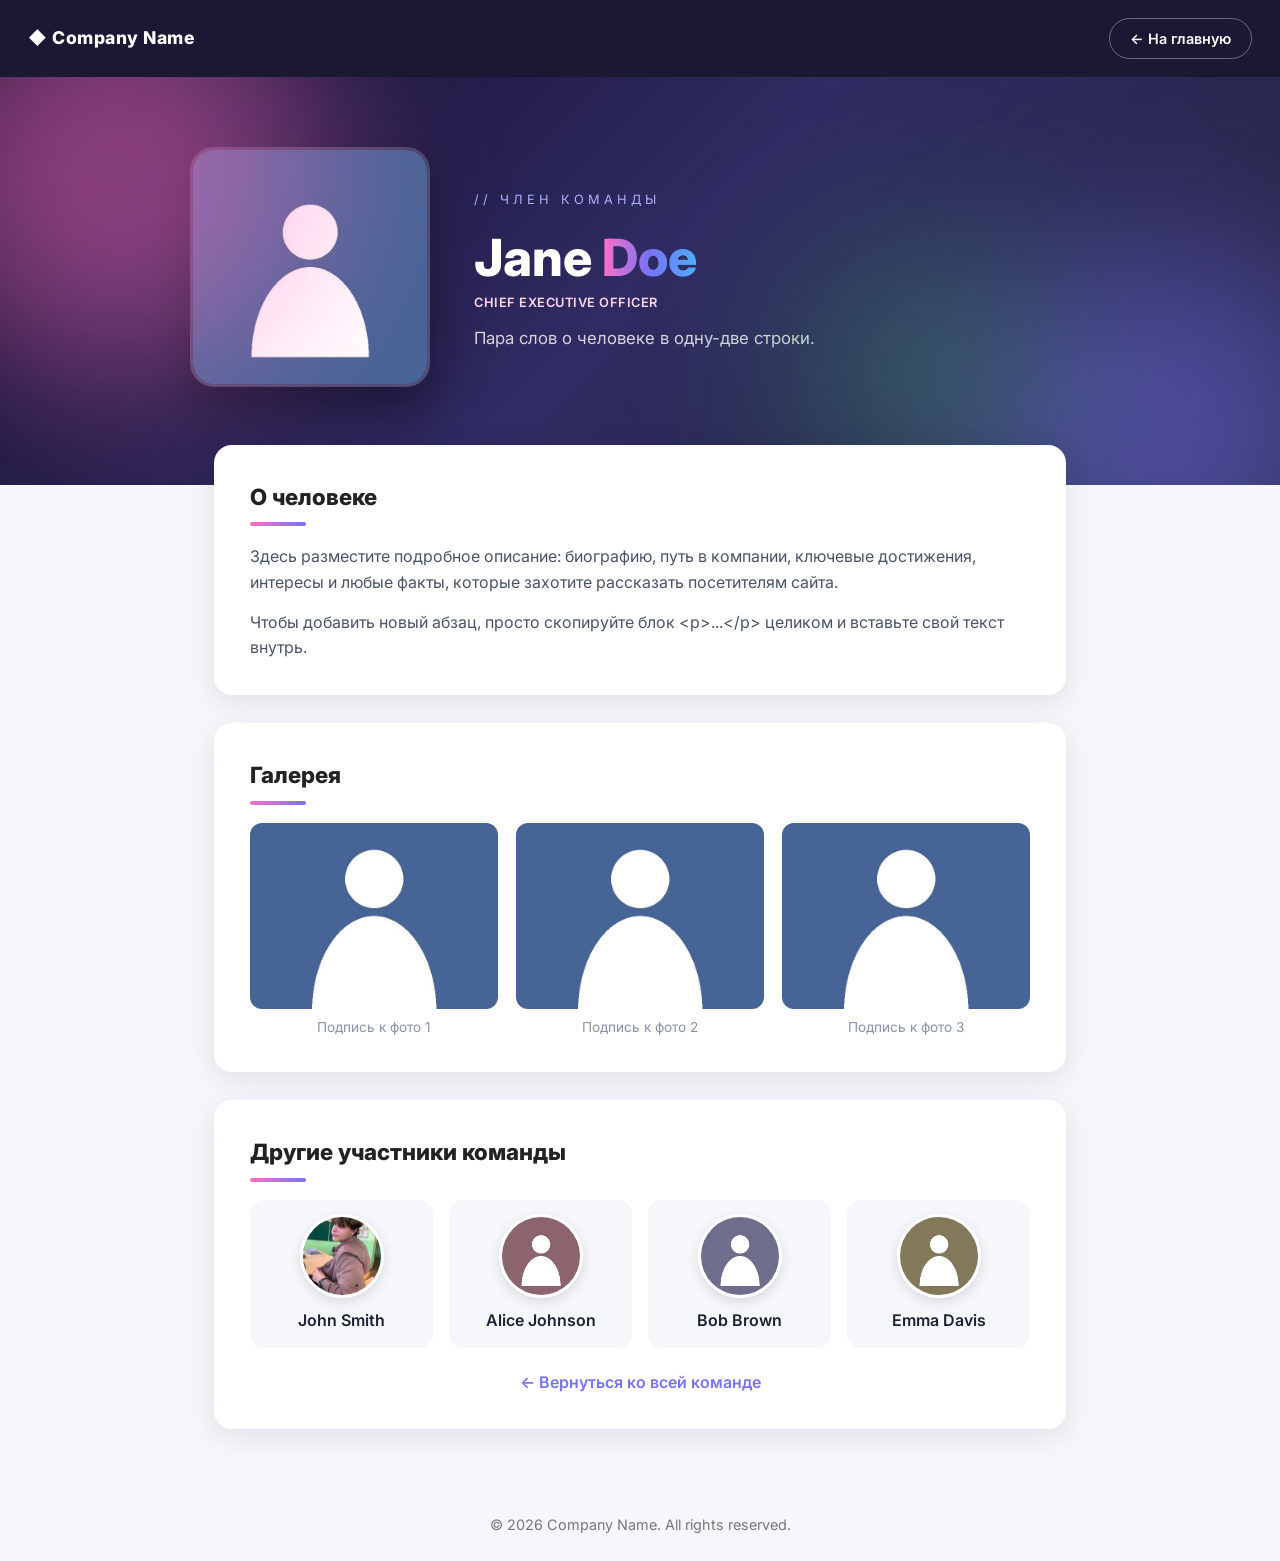
==== team/person-1.html @ 1f5553d0 "Add files via upload" ====
<!DOCTYPE html>
<html lang="ru">
<head>
  <meta charset="UTF-8" />
  <meta name="viewport" content="width=device-width, initial-scale=1.0" />

  <!-- EDIT: Page title shown in the browser tab -->
  <title>Jane Doe — Наша команда</title>
  <!-- /EDIT -->

  <link rel="preconnect" href="https://fonts.googleapis.com" />
  <link rel="preconnect" href="https://fonts.gstatic.com" crossorigin />
  <link href="https://fonts.googleapis.com/css2?family=Inter:wght@400;600;800&display=swap" rel="stylesheet" />

  <link rel="stylesheet" href="../css/style.css" />
</head>
<body class="subpage">

  <!-- Top bar: back to main page -->
  <nav class="sub-nav">
    <span class="logo">◆ <!-- EDIT: Logo -->Company Name<!-- /EDIT --></span>
    <a class="hero-btn hero-btn-ghost" href="../index.html">← На главную</a>
  </nav>

  <!-- ============================================================
       PERSON HEADER
       ▼▼▼ EDIT HERE: main photo, name, role, short tagline ▼▼▼
       ============================================================ -->
  <header class="person-hero">
    <div class="person-hero-inner">
      <div class="person-hero-photo">
        <!-- EDIT: Main (big) photo of the person -->
        <img src="../images/photo-1.jpg" alt="Photo of Jane Doe" />
        <!-- /EDIT -->
      </div>
      <div class="person-hero-info">
        <!-- EDIT: Small label above the name -->
        <p class="hero-kicker">// ЧЛЕН КОМАНДЫ</p>
        <!-- /EDIT -->
        <!-- EDIT: Name (word inside <em> gets the gradient accent) -->
        <h1 class="person-name">Jane <em>Doe</em></h1>
        <!-- /EDIT -->
        <!-- EDIT: Job title -->
        <p class="role">Chief Executive Officer</p>
        <!-- /EDIT -->
        <!-- EDIT: Short tagline under the name -->
        <p class="person-tagline">Пара слов о человеке в одну-две строки.</p>
        <!-- /EDIT -->
      </div>
    </div>
    <div class="blob blob-1"></div>
    <div class="blob blob-2"></div>
    <div class="blob blob-3"></div>
  </header>
  <!-- ▲▲▲ END OF EDITABLE AREA — HEADER ▲▲▲ -->

  <main class="person-main">

    <!-- ============================================================
         FULL DESCRIPTION
         ▼▼▼ EDIT HERE: detailed text about the person ▼▼▼
         ============================================================ -->
    <section class="bio-block">
      <h2 class="section-title">О&nbsp;человеке</h2>
      <!-- EDIT: Long description. Add as many <p> paragraphs as you need. -->
      <p>
        Здесь разместите подробное описание: биографию, путь в компании,
        ключевые достижения, интересы и любые факты, которые захотите
        рассказать посетителям сайта.
      </p>
      <p>
        Чтобы добавить новый абзац, просто скопируйте блок
        &lt;p&gt;...&lt;/p&gt; целиком и вставьте свой текст внутрь.
      </p>
      <!-- /EDIT -->
    </section>
    <!-- ▲▲▲ END OF EDITABLE AREA — DESCRIPTION ▲▲▲ -->

    <!-- ============================================================
         EXTRA PHOTOS (3 slots)
         ▼▼▼ EDIT HERE: replace with your own photos ▼▼▼
         ============================================================ -->
    <section class="gallery-block">
      <h2 class="section-title">Галерея</h2>
      <div class="gallery-grid">

        <!-- EDIT: Extra photo #1 -->
        <figure class="gallery-item">
          <img src="../images/photo-1.jpg" alt="Extra photo 1" />
          <figcaption>Подпись к фото 1</figcaption>
        </figure>
        <!-- /EDIT -->

        <!-- EDIT: Extra photo #2 -->
        <figure class="gallery-item">
          <img src="../images/photo-1.jpg" alt="Extra photo 2" />
          <figcaption>Подпись к фото 2</figcaption>
        </figure>
        <!-- /EDIT -->

        <!-- EDIT: Extra photo #3 -->
        <figure class="gallery-item">
          <img src="../images/photo-1.jpg" alt="Extra photo 3" />
          <figcaption>Подпись к фото 3</figcaption>
        </figure>
        <!-- /EDIT -->

      </div>
    </section>
    <!-- ▲▲▲ END OF EDITABLE AREA — GALLERY ▲▲▲ -->

    <!-- ============================================================
         LINKS TO OTHER TEAM MEMBERS (clickable mini-cards)
         ▼▼▼ EDIT HERE: names/photos on the mini-cards ▼▼▼
         ============================================================ -->
    <section class="other-team">
      <h2 class="section-title">Другие участники команды</h2>
      <div class="mini-grid">

        <a class="mini-card" href="person-2.html">
          <img src="../images/matvei.jpg" alt="" />
          <!-- EDIT: name on mini-card 2 -->
          <span>John Smith</span>
          <!-- /EDIT -->
        </a>

        <a class="mini-card" href="person-3.html">
          <img src="../images/photo-3.jpg" alt="" />
          <!-- EDIT: name on mini-card 3 -->
          <span>Alice Johnson</span>
          <!-- /EDIT -->
        </a>

        <a class="mini-card" href="person-4.html">
          <img src="../images/photo-4.jpg" alt="" />
          <!-- EDIT: name on mini-card 4 -->
          <span>Bob Brown</span>
          <!-- /EDIT -->
        </a>

        <a class="mini-card" href="person-5.html">
          <img src="../images/photo-5.jpg" alt="" />
          <!-- EDIT: name on mini-card 5 -->
          <span>Emma Davis</span>
          <!-- /EDIT -->
        </a>

      </div>
      <p class="back-line"><a href="../index.html">← Вернуться ко всей команде</a></p>
    </section>
    <!-- ▲▲▲ END OF EDITABLE AREA — OTHER TEAM ▲▲▲ -->

  </main>

  <footer class="site-footer">
    <p>&copy; 2026 <!-- EDIT: Company name -->Company Name<!-- /EDIT -->. All rights reserved.</p>
  </footer>

</body>
</html>
---- css/style.css ----
/* ===========================================
   Team page skeleton — styles
   You usually don't need to edit this file
   to add your photos and descriptions.
   =========================================== */

* { box-sizing: border-box; margin: 0; padding: 0; }

body {
  font-family: "Inter", "Segoe UI", Arial, sans-serif;
  background: #f4f6f8;
  color: #222;
  line-height: 1.6;
}

/* ===========================================
   HERO HEADER — новая креативная шапка
   (градиентный фон, светящиеся пятна, анимация)
   ▼▼▼ EDIT COLORS HERE ▼▼▼
   =========================================== */

.hero {
  position: relative;
  overflow: hidden;
  min-height: 78vh;
  display: flex;
  flex-direction: column;
  background: linear-gradient(135deg, #0f0c29 0%, #302b63 55%, #24243e 100%);
  color: #fff;
}

/* Навигация сверху: логотип + кнопка */
.hero-nav {
  position: relative;
  z-index: 3;
  display: flex;
  justify-content: space-between;
  align-items: center;
  padding: 24px clamp(20px, 5vw, 64px);
}

.logo {
  font-weight: 700;
  font-size: 1.1rem;
  letter-spacing: 1px;
}

/* Центральный блок */
.hero-inner {
  position: relative;
  z-index: 3;
  flex: 1;
  display: flex;
  flex-direction: column;
  justify-content: center;
  align-items: center;
  text-align: center;
  padding: 40px 20px 80px;
  max-width: 820px;
  margin: 0 auto;
}

/* Маленькая надпись над заголовком */
.hero-kicker {
  font-size: 0.8rem;
  letter-spacing: 4px;
  text-transform: uppercase;
  color: #a8b2ff;
  margin-bottom: 18px;
  animation: fadeUp 0.8s ease both;
}

/* Главный заголовок с градиентным словом */
.hero-title {
  font-size: clamp(2.6rem, 8vw, 5rem);
  line-height: 1.05;
  font-weight: 800;
  margin-bottom: 22px;
  animation: fadeUp 0.8s 0.15s ease both;
}

.hero-title em {
  font-style: normal;
  background: linear-gradient(90deg, #ff6ec4, #7873f5, #4ade80);
  -webkit-background-clip: text;
  background-clip: text;
  color: transparent;
}

/* Подзаголовок */
.hero-subtitle {
  font-size: clamp(1rem, 2.5vw, 1.2rem);
  color: rgba(255, 255, 255, 0.75);
  max-width: 560px;
  margin-bottom: 34px;
  animation: fadeUp 0.8s 0.3s ease both;
}

.hero-subtitle strong { color: #fff; }

/* Кнопки */
.hero-btn {
  display: inline-block;
  padding: 14px 34px;
  border-radius: 999px;
  background: linear-gradient(90deg, #ff6ec4, #7873f5);
  color: #fff;
  text-decoration: none;
  font-weight: 600;
  transition: transform 0.2s ease, box-shadow 0.2s ease;
  animation: fadeUp 0.8s 0.45s ease both;
}

.hero-btn:hover {
  transform: translateY(-3px);
  box-shadow: 0 10px 30px rgba(120, 115, 245, 0.45);
}

.hero-btn-ghost {
  padding: 8px 20px;
  background: transparent;
  border: 1px solid rgba(255, 255, 255, 0.35);
  animation: none;
  font-size: 0.9rem;
}

.hero-btn-ghost:hover {
  box-shadow: none;
  border-color: #fff;
}

/* Светящиеся размытые пятна на фоне */
.blob {
  position: absolute;
  border-radius: 50%;
  filter: blur(90px);
  opacity: 0.5;
  z-index: 1;
  animation: float 9s ease-in-out infinite alternate;
}

.blob-1 { width: 420px; height: 420px; background: #ff6ec4; top: -120px; left: -100px; }
.blob-2 { width: 380px; height: 380px; background: #7873f5; bottom: -140px; right: -80px; animation-delay: -3s; }
.blob-3 { width: 260px; height: 260px; background: #4ade80; top: 40%; right: 18%; opacity: 0.28; animation-delay: -6s; }

@keyframes float {
  from { transform: translate(0, 0) scale(1); }
  to   { transform: translate(40px, -30px) scale(1.15); }
}

@keyframes fadeUp {
  from { opacity: 0; transform: translateY(24px); }
  to   { opacity: 1; transform: translateY(0); }
}

/* Плавная прокрутка по кнопке "Смотреть команду" */
html { scroll-behavior: smooth; }

/* ▲▲▲ END OF HEADER STYLES ▲▲▲ */

/* Сетка карточек. Отрицательный отступ сверху "наезжает" на шапку —
   так карточки выглядят как единый дизайн с hero-блоком */
.team-grid {
  display: grid;
  grid-template-columns: repeat(auto-fit, minmax(280px, 1fr));
  gap: 24px;
  max-width: 1200px;
  margin: -60px auto 40px;
  padding: 0 24px;
  position: relative;
  z-index: 4;
}
@media (max-width: 640px) {
  .team-grid { margin-top: 32px; }
}

.person-card {
  background: #fff;
  border-radius: 12px;
  overflow: hidden;
  box-shadow: 0 2px 8px rgba(0, 0, 0, 0.08);
  display: flex;
  flex-direction: column;
}

/* Photo area — your image will be cropped to a square automatically */
.photo-slot {
  width: 100%;
  aspect-ratio: 1 / 1;
  background: #dfe4ea;
}

.photo-slot img {
  width: 100%;
  height: 100%;
  object-fit: cover;
  display: block;
}

.info-slot { padding: 20px; }

.name { font-size: 1.25rem; color: #1f2a44; }

.role {
  font-weight: 600;
  color: #4a90d9;
  margin: 4px 0 12px;
  text-transform: uppercase;
  font-size: 0.8rem;
  letter-spacing: 0.5px;
}

.description { font-size: 0.95rem; color: #444; }

.site-footer {
  text-align: center;
  padding: 24px;
  color: #777;
  font-size: 0.9rem;
}

/* Smooth hover effect on cards */
.person-card { transition: transform 0.2s ease, box-shadow 0.2s ease; }
.person-card:hover {
  transform: translateY(-4px);
  box-shadow: 0 6px 18px rgba(0, 0, 0, 0.12);
}

/* Small screens: single column, tighter spacing */
@media (max-width: 480px) {
  .hero { min-height: 60vh; }
  .team-grid { gap: 16px; padding: 0 12px; margin: 24px auto; }
}

/* ============================================================
   CLICKABLE CARDS (main page)
   ============================================================ */
a.card-link { display: block; text-decoration: none; color: inherit; cursor: pointer; }
.card-more {
  display: inline-block;
  margin-top: 14px;
  font-weight: 600;
  font-size: 0.9rem;
  color: #7873f5;
}
a.card-link:hover .card-more { color: #ff6ec4; }

/* ============================================================
   PERSON SUBPAGES (team/person-N.html)
   ============================================================ */
.subpage { background: #f6f7fb; }

.sub-nav {
  display: flex;
  justify-content: space-between;
  align-items: center;
  padding: 18px 28px;
  background: rgba(15, 12, 41, 0.95);
}
.sub-nav .logo { color: #fff; font-weight: 800; letter-spacing: 0.5px; }
.sub-nav .hero-btn-ghost { padding: 8px 20px; font-size: 0.9rem; }

.person-hero {
  position: relative;
  overflow: hidden;
  color: #fff;
  padding: 70px 24px 90px;
  background: linear-gradient(135deg, #0f0c29 0%, #302b63 50%, #24243e 100%);
}
.person-hero-inner {
  position: relative;
  z-index: 1;
  max-width: 900px;
  margin: 0 auto;
  display: flex;
  gap: 44px;
  align-items: center;
  flex-wrap: wrap;
  justify-content: center;
}
.person-hero-photo img {
  width: 240px;
  height: 240px;
  object-fit: cover;
  border-radius: 24px;
  box-shadow: 0 18px 50px rgba(0, 0, 0, 0.45);
  border: 3px solid rgba(255, 255, 255, 0.18);
}
.person-hero-info { flex: 1; min-width: 280px; }
.person-name {
  font-size: clamp(2rem, 5vw, 3.2rem);
  font-weight: 800;
  line-height: 1.15;
  margin-bottom: 6px;
}
.person-name em {
  font-style: normal;
  background: linear-gradient(90deg, #ff6ec4, #7873f5, #4facfe);
  -webkit-background-clip: text;
  background-clip: text;
  color: transparent;
}
.person-hero-info .role { color: #ffd6ec; }
.person-tagline { color: rgba(255, 255, 255, 0.8); margin-top: 10px; font-size: 1.05rem; }

.person-main {
  max-width: 900px;
  margin: -40px auto 60px;
  padding: 0 24px;
  position: relative;
  z-index: 2;
}
.bio-block, .gallery-block, .other-team {
  background: #fff;
  border-radius: 18px;
  padding: 34px 36px;
  margin-bottom: 28px;
  box-shadow: 0 8px 28px rgba(28, 35, 51, 0.10);
}
.section-title {
  font-size: 1.4rem;
  font-weight: 800;
  margin-bottom: 18px;
}
.section-title::after {
  content: "";
  display: block;
  width: 56px;
  height: 4px;
  border-radius: 4px;
  margin-top: 8px;
  background: linear-gradient(90deg, #ff6ec4, #7873f5);
}
.bio-block p { color: #4a5468; margin-bottom: 14px; }
.bio-block p:last-child { margin-bottom: 0; }

.gallery-grid {
  display: grid;
  grid-template-columns: repeat(auto-fit, minmax(220px, 1fr));
  gap: 18px;
}
.gallery-item { margin: 0; }
.gallery-item img {
  width: 100%;
  aspect-ratio: 4 / 3;
  object-fit: cover;
  border-radius: 12px;
  display: block;
  transition: transform 0.25s ease;
}
.gallery-item img:hover { transform: scale(1.03); }
.gallery-item figcaption {
  margin-top: 8px;
  font-size: 0.85rem;
  color: #8a93a6;
  text-align: center;
}

.mini-grid {
  display: grid;
  grid-template-columns: repeat(auto-fit, minmax(150px, 1fr));
  gap: 16px;
}
.mini-card {
  display: block;
  text-decoration: none;
  color: #1c2333;
  background: #f6f7fb;
  border-radius: 14px;
  padding: 14px;
  text-align: center;
  font-weight: 600;
  transition: transform 0.2s ease, box-shadow 0.2s ease;
}
.mini-card:hover {
  transform: translateY(-4px);
  box-shadow: 0 10px 24px rgba(120, 115, 245, 0.25);
}
.mini-card img {
  width: 84px;
  height: 84px;
  border-radius: 50%;
  object-fit: cover;
  display: block;
  margin: 0 auto 10px;
  border: 3px solid #fff;
  box-shadow: 0 4px 12px rgba(0, 0, 0, 0.12);
}
.back-line { text-align: center; margin-top: 22px; }
.back-line a { color: #7873f5; font-weight: 600; text-decoration: none; }
.back-line a:hover { text-decoration: underline; }

@media (max-width: 640px) {
  .person-hero { padding: 48px 18px 70px; text-align: center; }
  .person-hero-photo img { width: 180px; height: 180px; }
  .bio-block, .gallery-block, .other-team { padding: 24px 20px; }
}
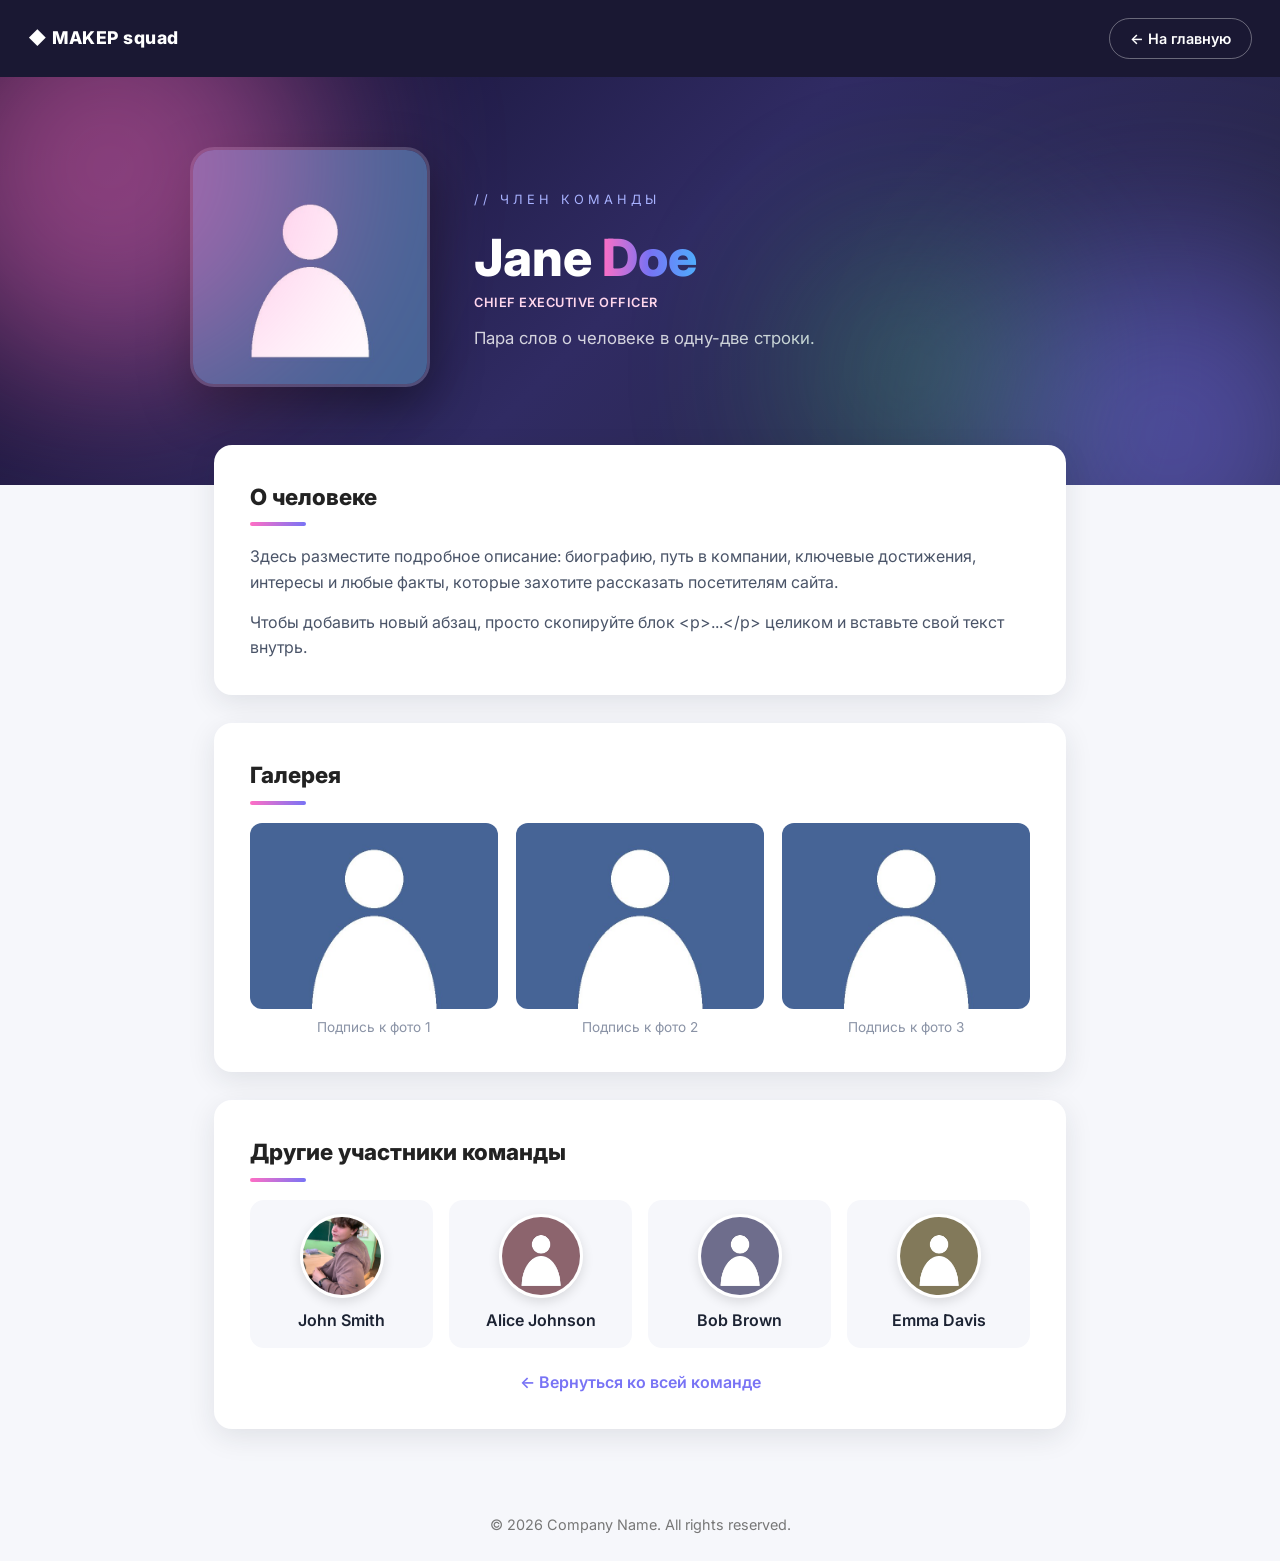
==== commit f4a61bd8: "Update person-1.html" ====
--- a/team/person-1.html
+++ b/team/person-1.html
@@ -5,7 +5,7 @@
   <meta name="viewport" content="width=device-width, initial-scale=1.0" />
 
   <!-- EDIT: Page title shown in the browser tab -->
-  <title>Jane Doe — Наша команда</title>
+  <title>Артём Маматов - CEO проекта</title>
   <!-- /EDIT -->
 
   <link rel="preconnect" href="https://fonts.googleapis.com" />
@@ -18,7 +18,7 @@
 
   <!-- Top bar: back to main page -->
   <nav class="sub-nav">
-    <span class="logo">◆ <!-- EDIT: Logo -->Company Name<!-- /EDIT --></span>
+    <span class="logo">◆ <!-- EDIT: Logo -->MAKEP squad<!-- /EDIT --></span>
     <a class="hero-btn hero-btn-ghost" href="../index.html">← На главную</a>
   </nav>
 
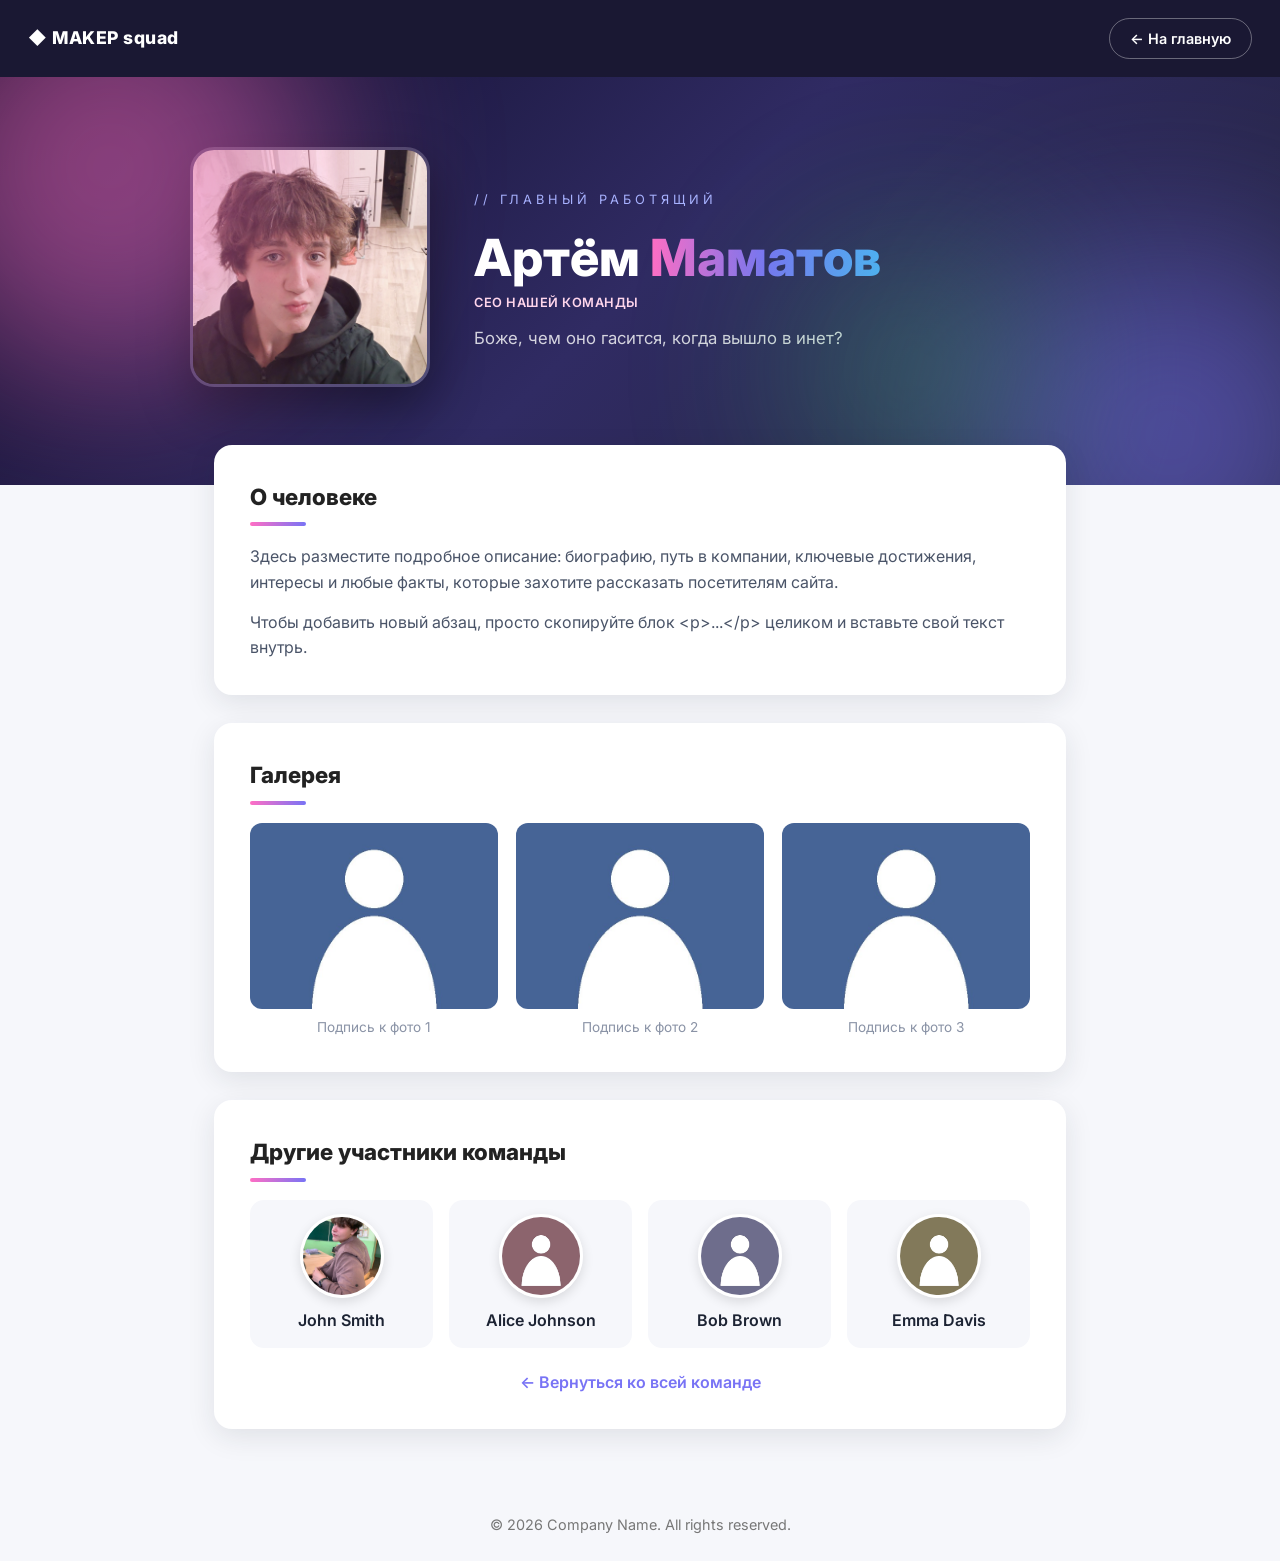
==== commit 4b8dda99: "Update person-1.html" ====
--- a/team/person-1.html
+++ b/team/person-1.html
@@ -30,21 +30,21 @@
     <div class="person-hero-inner">
       <div class="person-hero-photo">
         <!-- EDIT: Main (big) photo of the person -->
-        <img src="../images/photo-1.jpg" alt="Photo of Jane Doe" />
+        <img src="../images/ya1.jpg" alt="Photo of artem" />
         <!-- /EDIT -->
       </div>
       <div class="person-hero-info">
         <!-- EDIT: Small label above the name -->
-        <p class="hero-kicker">// ЧЛЕН КОМАНДЫ</p>
+        <p class="hero-kicker">// главный работящий</p>
         <!-- /EDIT -->
         <!-- EDIT: Name (word inside <em> gets the gradient accent) -->
-        <h1 class="person-name">Jane <em>Doe</em></h1>
+        <h1 class="person-name">Артём <em>Маматов</em></h1>
         <!-- /EDIT -->
         <!-- EDIT: Job title -->
-        <p class="role">Chief Executive Officer</p>
+        <p class="role">CEO нашей команды</p>
         <!-- /EDIT -->
         <!-- EDIT: Short tagline under the name -->
-        <p class="person-tagline">Пара слов о человеке в одну-две строки.</p>
+        <p class="person-tagline">Боже, чем оно гасится, когда вышло в инет?</p>
         <!-- /EDIT -->
       </div>
     </div>
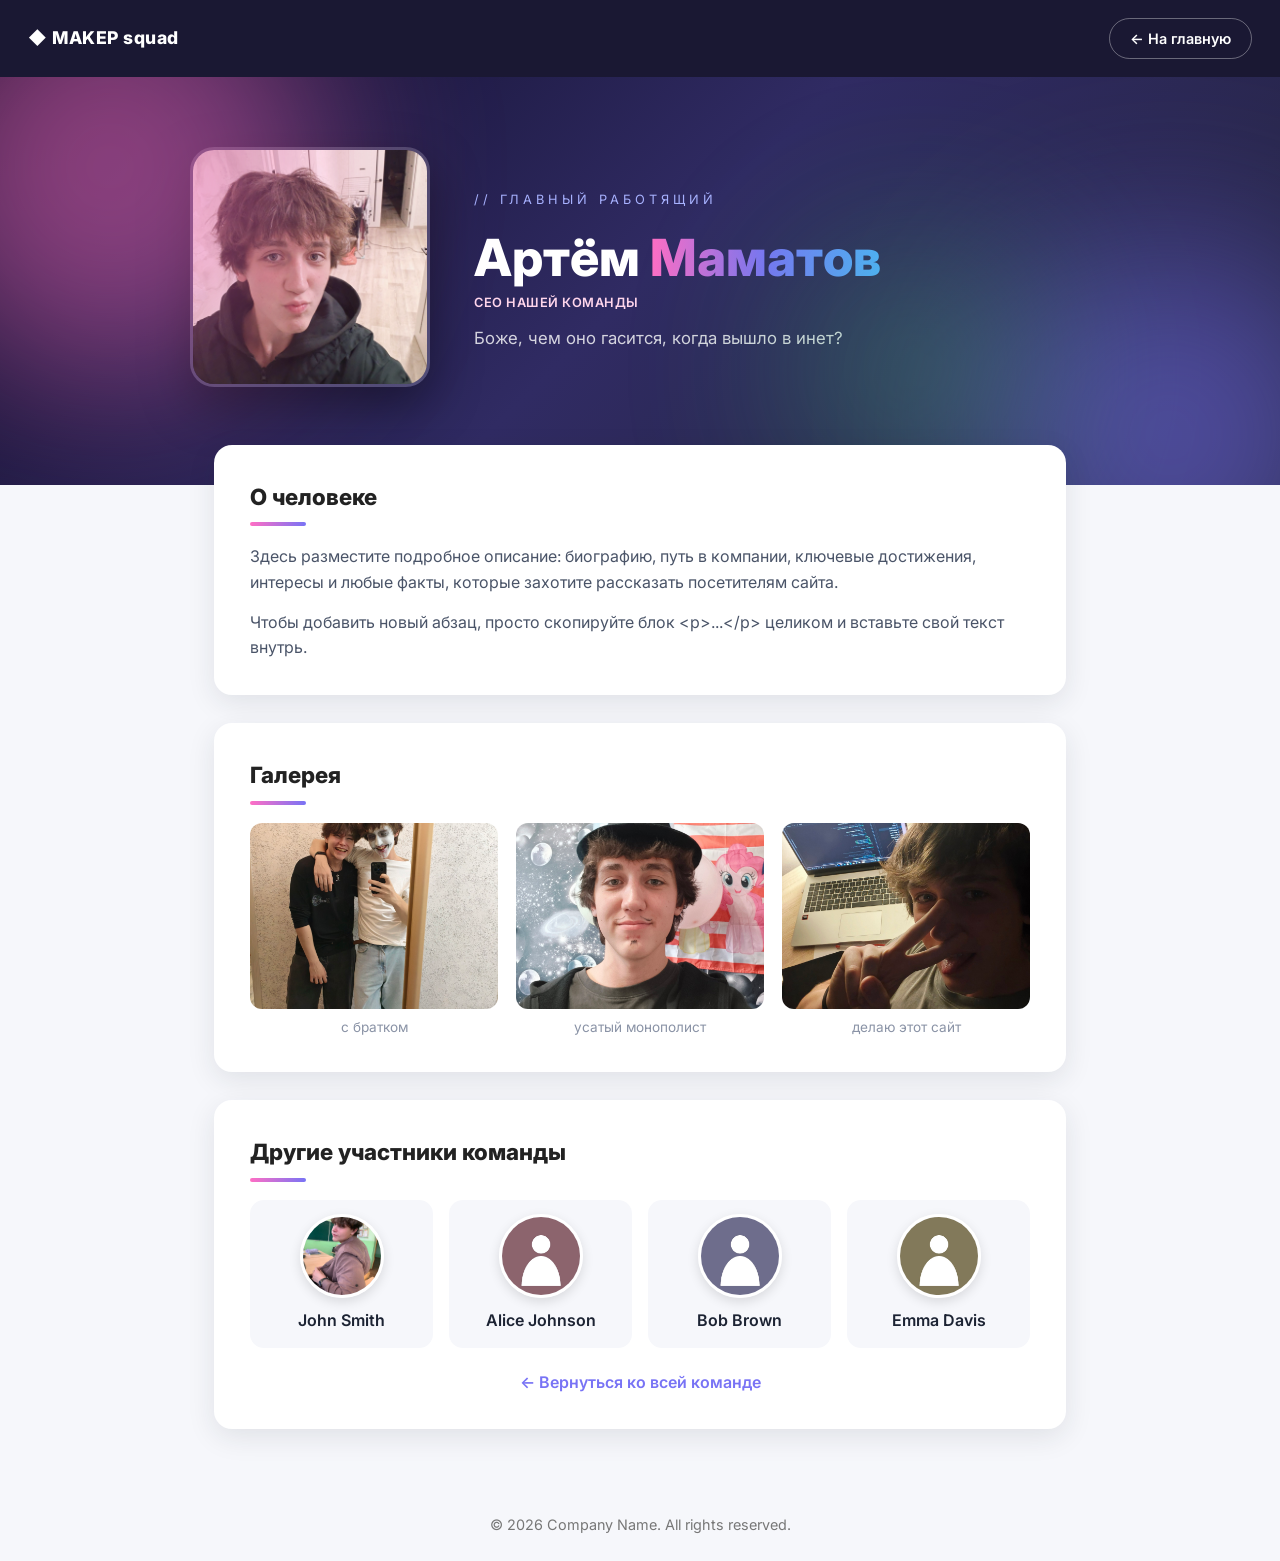
==== commit 572a4f4a: "Update person-1.html" ====
--- a/team/person-1.html
+++ b/team/person-1.html
@@ -86,22 +86,22 @@
 
         <!-- EDIT: Extra photo #1 -->
         <figure class="gallery-item">
-          <img src="../images/photo-1.jpg" alt="Extra photo 1" />
-          <figcaption>Подпись к фото 1</figcaption>
+          <img src="../images/ya2.jpg" alt="Extra photo 1" />
+          <figcaption>с братком</figcaption>
         </figure>
         <!-- /EDIT -->
 
         <!-- EDIT: Extra photo #2 -->
         <figure class="gallery-item">
-          <img src="../images/photo-1.jpg" alt="Extra photo 2" />
-          <figcaption>Подпись к фото 2</figcaption>
+          <img src="../images/ya3.jpg" alt="Extra photo 2" />
+          <figcaption>усатый монополист</figcaption>
         </figure>
         <!-- /EDIT -->
 
         <!-- EDIT: Extra photo #3 -->
         <figure class="gallery-item">
-          <img src="../images/photo-1.jpg" alt="Extra photo 3" />
-          <figcaption>Подпись к фото 3</figcaption>
+          <img src="../images/ya4.jpg" alt="Extra photo 3" />
+          <figcaption>делаю этот сайт</figcaption>
         </figure>
         <!-- /EDIT -->
 
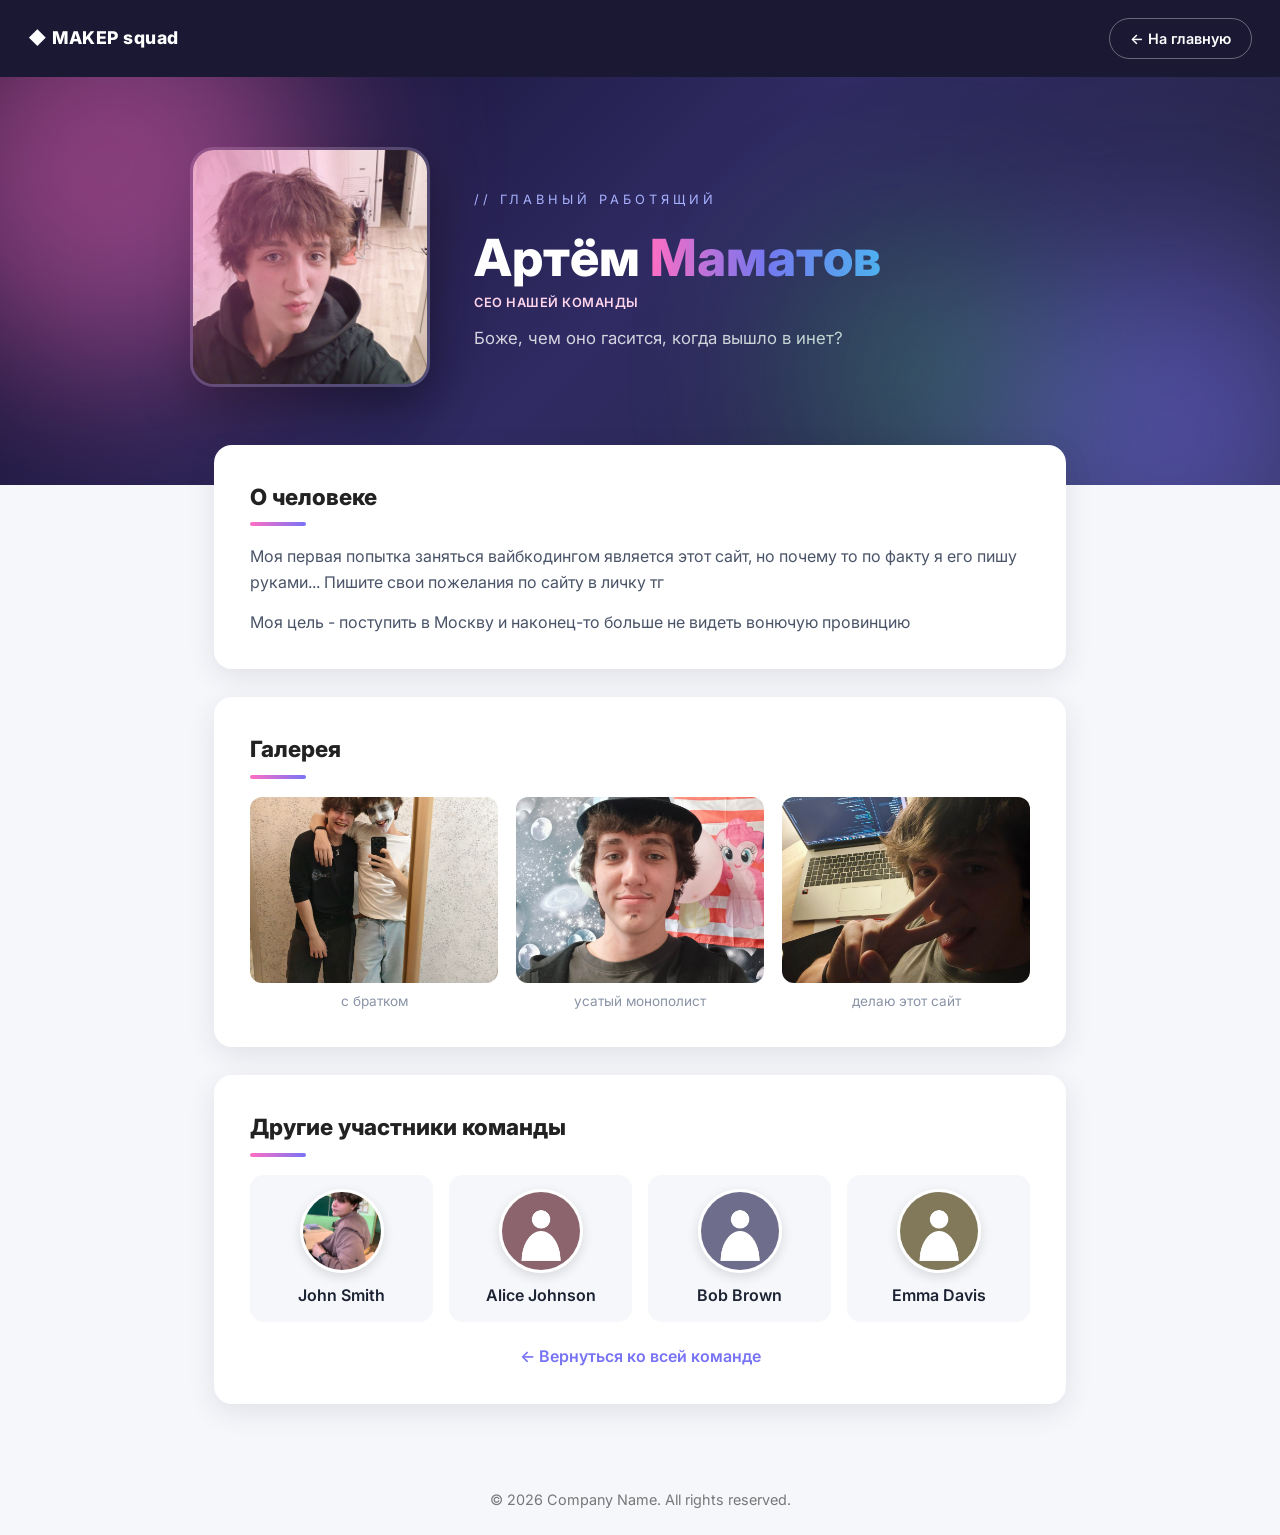
==== commit a7067e89: "Update person-1.html" ====
--- a/team/person-1.html
+++ b/team/person-1.html
@@ -64,13 +64,11 @@
       <h2 class="section-title">О&nbsp;человеке</h2>
       <!-- EDIT: Long description. Add as many <p> paragraphs as you need. -->
       <p>
-        Здесь разместите подробное описание: биографию, путь в компании,
-        ключевые достижения, интересы и любые факты, которые захотите
-        рассказать посетителям сайта.
+        Моя первая попытка заняться вайбкодингом является этот сайт, но почему то по факту я его пишу руками...
+        Пишите свои пожелания по сайту в личку тг
       </p>
       <p>
-        Чтобы добавить новый абзац, просто скопируйте блок
-        &lt;p&gt;...&lt;/p&gt; целиком и вставьте свой текст внутрь.
+        Моя цель - поступить в Москву и наконец-то больше не видеть вонючую провинцию
       </p>
       <!-- /EDIT -->
     </section>
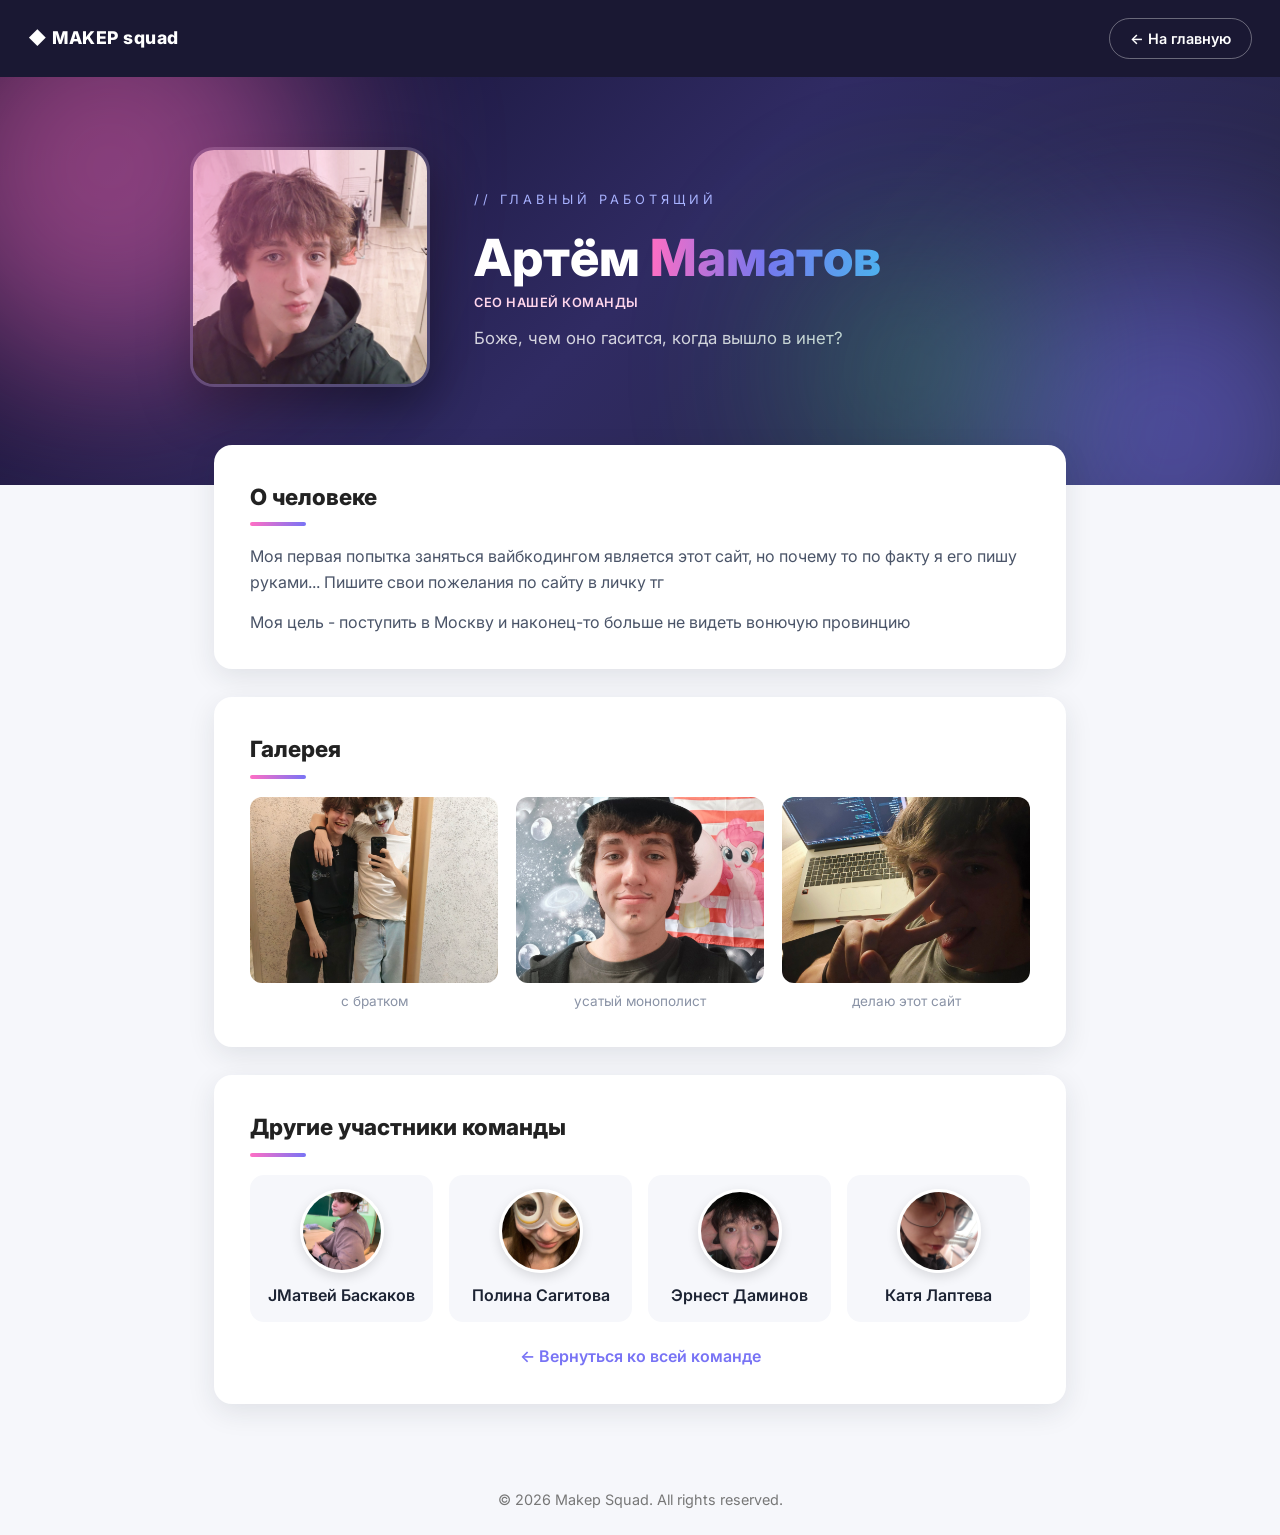
==== commit e768df6a: "Update person-1.html" ====
--- a/team/person-1.html
+++ b/team/person-1.html
@@ -118,28 +118,28 @@
         <a class="mini-card" href="person-2.html">
           <img src="../images/matvei.jpg" alt="" />
           <!-- EDIT: name on mini-card 2 -->
-          <span>John Smith</span>
+          <span>JМатвей Баскаков</span>
           <!-- /EDIT -->
         </a>
 
         <a class="mini-card" href="person-3.html">
-          <img src="../images/photo-3.jpg" alt="" />
+          <img src="../images/pol3.jpg" alt="" />
           <!-- EDIT: name on mini-card 3 -->
-          <span>Alice Johnson</span>
+          <span>Полина Сагитова</span>
           <!-- /EDIT -->
         </a>
 
         <a class="mini-card" href="person-4.html">
-          <img src="../images/photo-4.jpg" alt="" />
+          <img src="../images/ern.jpg" alt="" />
           <!-- EDIT: name on mini-card 4 -->
-          <span>Bob Brown</span>
+          <span>Эрнест Даминов</span>
           <!-- /EDIT -->
         </a>
 
         <a class="mini-card" href="person-5.html">
-          <img src="../images/photo-5.jpg" alt="" />
+          <img src="../images/kate.jpg" alt="" />
           <!-- EDIT: name on mini-card 5 -->
-          <span>Emma Davis</span>
+          <span>Катя Лаптева</span>
           <!-- /EDIT -->
         </a>
 
@@ -151,7 +151,7 @@
   </main>
 
   <footer class="site-footer">
-    <p>&copy; 2026 <!-- EDIT: Company name -->Company Name<!-- /EDIT -->. All rights reserved.</p>
+    <p>&copy; 2026 <!-- EDIT: Company name -->Makep Squad<!-- /EDIT -->. All rights reserved.</p>
   </footer>
 
 </body>
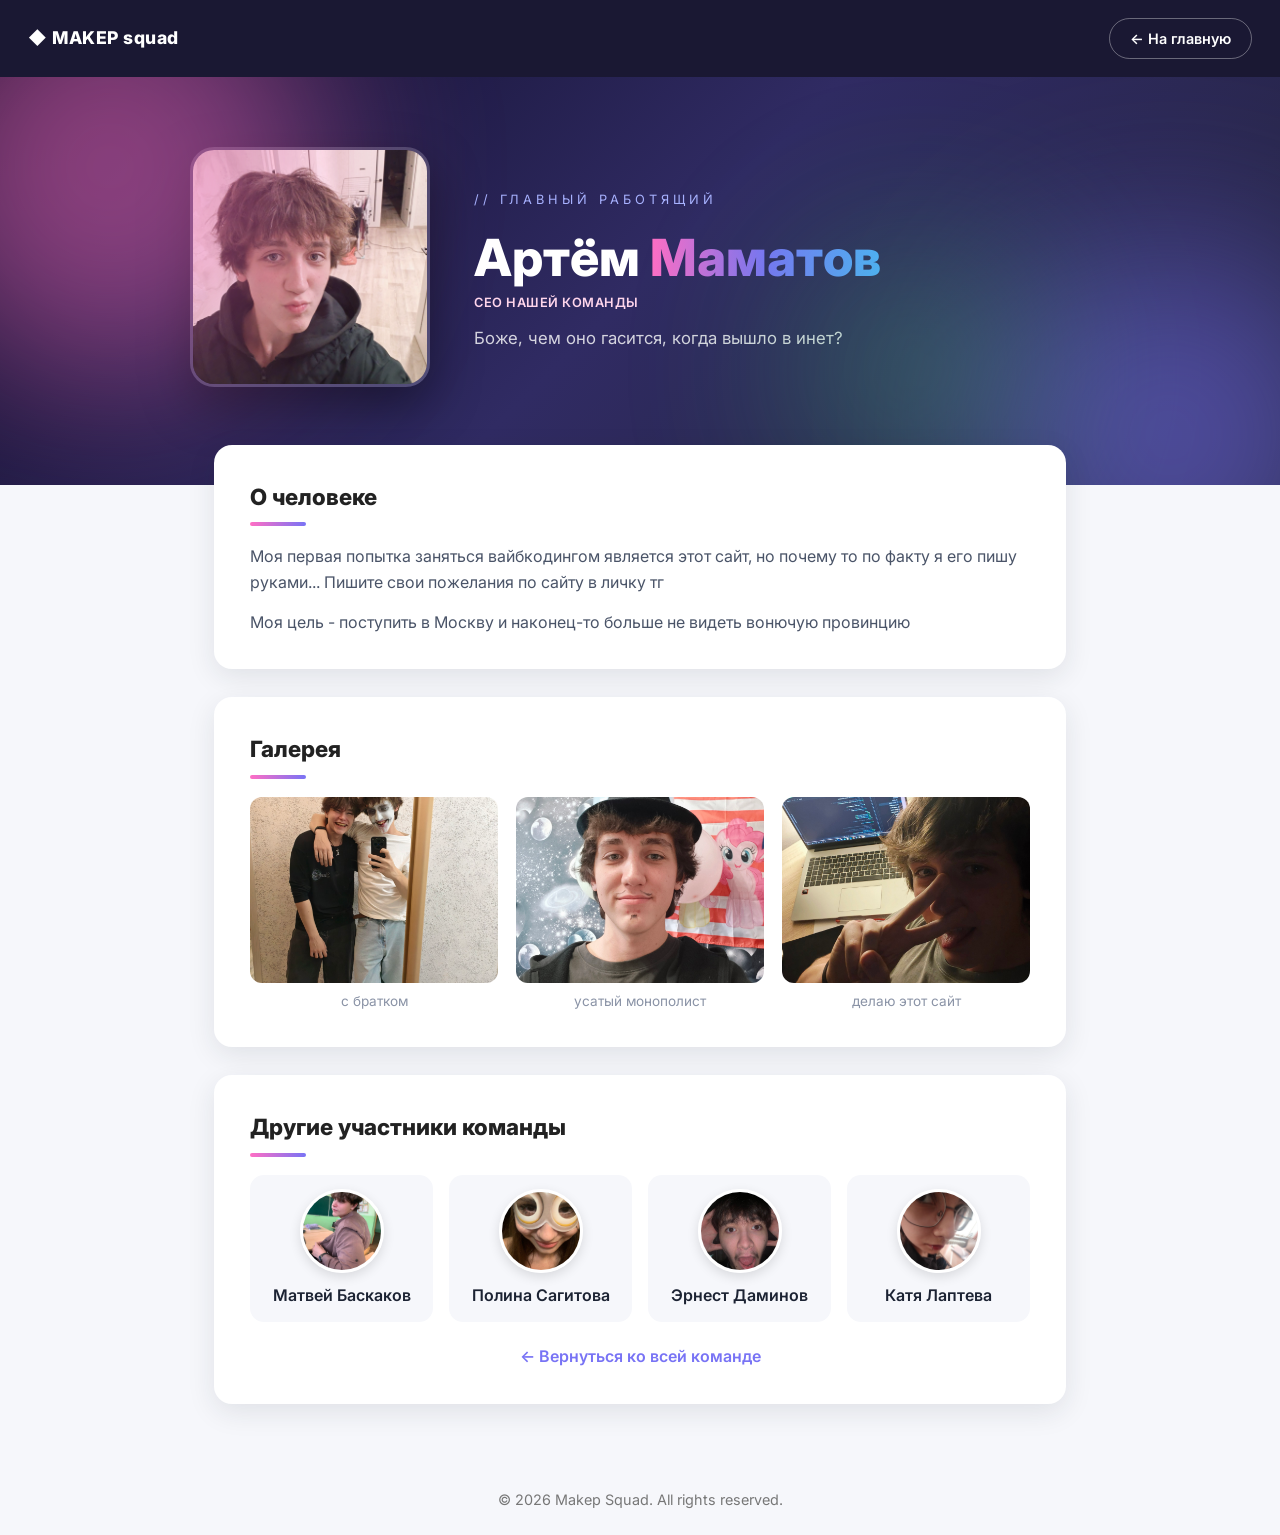
==== commit 3a82baa2: "Update person-1.html" ====
--- a/team/person-1.html
+++ b/team/person-1.html
@@ -118,7 +118,7 @@
         <a class="mini-card" href="person-2.html">
           <img src="../images/matvei.jpg" alt="" />
           <!-- EDIT: name on mini-card 2 -->
-          <span>JМатвей Баскаков</span>
+          <span>Матвей Баскаков</span>
           <!-- /EDIT -->
         </a>
 
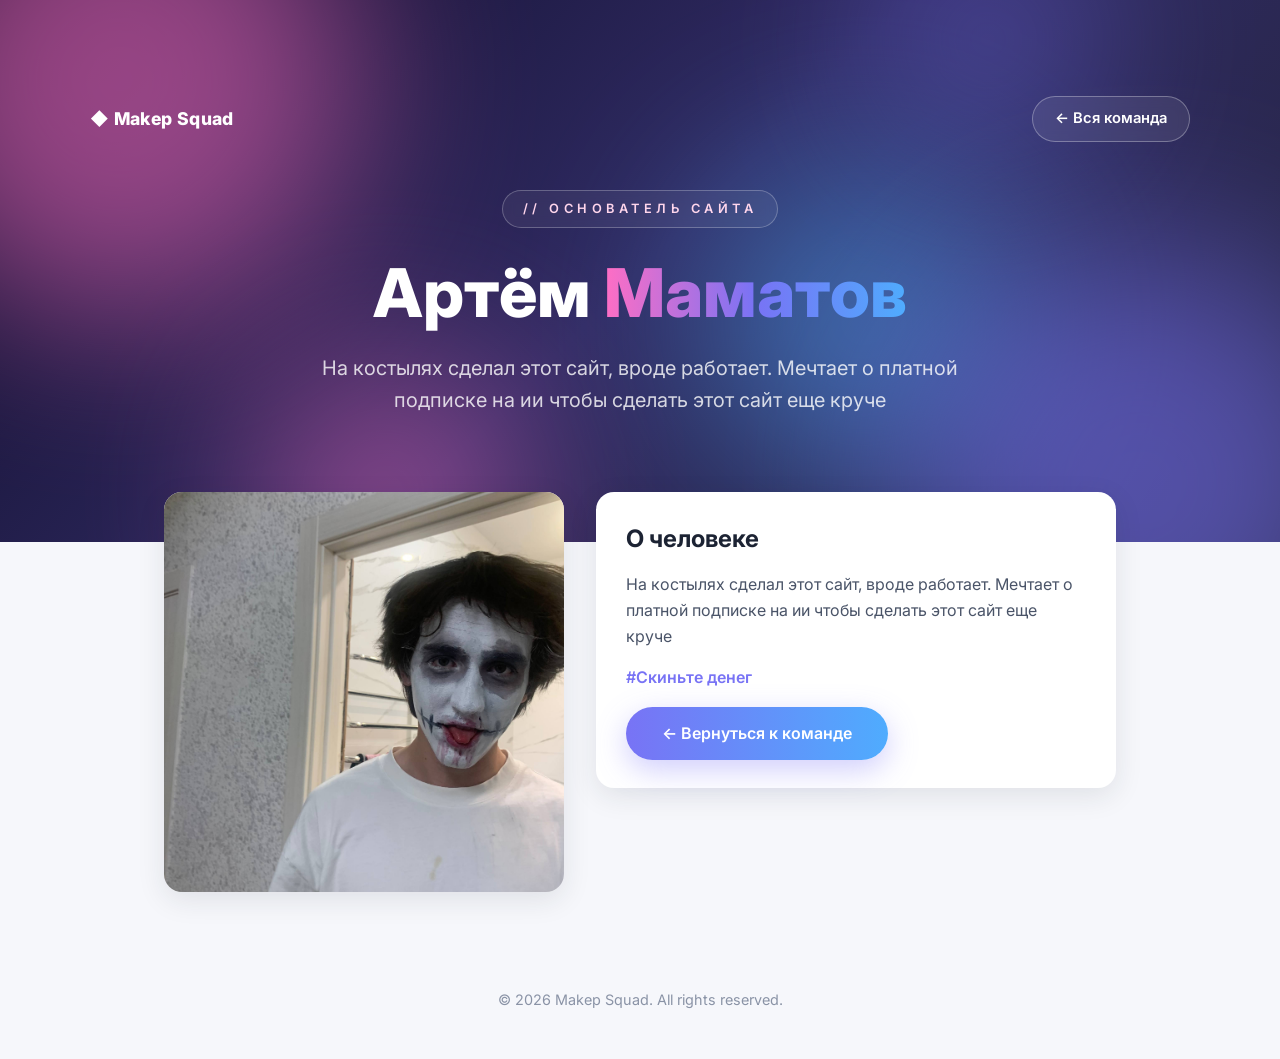
==== commit 0c601a8c: "task snapshot 0dbe2e5d-fbf0-4a0a-9baf-c5ce080a74a2" ====
--- a/team/person-1.html
+++ b/team/person-1.html
@@ -5,153 +5,60 @@
   <meta name="viewport" content="width=device-width, initial-scale=1.0" />
 
   <!-- EDIT: Page title shown in the browser tab -->
-  <title>Артём Маматов - CEO проекта</title>
+  <title>Артём Маматов — Makep Squad</title>
   <!-- /EDIT -->
 
+  <!-- SEO & social-media preview (optional to edit) -->
+  <meta name="description" content="Артём Маматов — Основатель сайта. Страница участника команды Makep Squad." />
+  <meta property="og:title" content="Артём Маматов — Makep Squad" />
+  <meta property="og:description" content="Артём Маматов — Основатель сайта." />
+  <meta property="og:type" content="website" />
+  <meta property="og:image" content="../images/ya.jpg" />
+
+  <!-- Modern web font (Inter) -->
   <link rel="preconnect" href="https://fonts.googleapis.com" />
   <link rel="preconnect" href="https://fonts.gstatic.com" crossorigin />
   <link href="https://fonts.googleapis.com/css2?family=Inter:wght@400;600;800&display=swap" rel="stylesheet" />
 
   <link rel="stylesheet" href="../css/style.css" />
 </head>
-<body class="subpage">
+<body>
 
-  <!-- Top bar: back to main page -->
-  <nav class="sub-nav">
-    <span class="logo">◆ <!-- EDIT: Logo -->MAKEP squad<!-- /EDIT --></span>
-    <a class="hero-btn hero-btn-ghost" href="../index.html">← На главную</a>
-  </nav>
+  <header class="hero person-hero">
+    <nav class="hero-nav">
+      <a class="logo" href="../index.html" style="text-decoration:none">◆ Makep Squad</a>
+      <a class="hero-btn hero-btn-ghost" href="../index.html#team">← Вся команда</a>
+    </nav>
 
-  <!-- ============================================================
-       PERSON HEADER
-       ▼▼▼ EDIT HERE: main photo, name, role, short tagline ▼▼▼
-       ============================================================ -->
-  <header class="person-hero">
-    <div class="person-hero-inner">
-      <div class="person-hero-photo">
-        <!-- EDIT: Main (big) photo of the person -->
-        <img src="../images/ya1.jpg" alt="Photo of artem" />
-        <!-- /EDIT -->
-      </div>
-      <div class="person-hero-info">
-        <!-- EDIT: Small label above the name -->
-        <p class="hero-kicker">// главный работящий</p>
-        <!-- /EDIT -->
-        <!-- EDIT: Name (word inside <em> gets the gradient accent) -->
-        <h1 class="person-name">Артём <em>Маматов</em></h1>
-        <!-- /EDIT -->
-        <!-- EDIT: Job title -->
-        <p class="role">CEO нашей команды</p>
-        <!-- /EDIT -->
-        <!-- EDIT: Short tagline under the name -->
-        <p class="person-tagline">Боже, чем оно гасится, когда вышло в инет?</p>
-        <!-- /EDIT -->
-      </div>
+    <div class="hero-inner">
+      <p class="hero-kicker">// ОСНОВАТЕЛЬ САЙТА</p>
+      <h1 class="hero-title">Артём <em>Маматов</em></h1>
+      <p class="hero-subtitle">На костылях сделал этот сайт, вроде работает. Мечтает о платной подписке на ии чтобы сделать этот сайт еще круче</p>
     </div>
+
     <div class="blob blob-1"></div>
     <div class="blob blob-2"></div>
     <div class="blob blob-3"></div>
   </header>
-  <!-- ▲▲▲ END OF EDITABLE AREA — HEADER ▲▲▲ -->
 
-  <main class="person-main">
-
-    <!-- ============================================================
-         FULL DESCRIPTION
-         ▼▼▼ EDIT HERE: detailed text about the person ▼▼▼
-         ============================================================ -->
-    <section class="bio-block">
-      <h2 class="section-title">О&nbsp;человеке</h2>
-      <!-- EDIT: Long description. Add as many <p> paragraphs as you need. -->
-      <p>
-        Моя первая попытка заняться вайбкодингом является этот сайт, но почему то по факту я его пишу руками...
-        Пишите свои пожелания по сайту в личку тг
-      </p>
-      <p>
-        Моя цель - поступить в Москву и наконец-то больше не видеть вонючую провинцию
-      </p>
+  <main class="person-page">
+    <div class="person-photo">
+      <!-- EDIT: Замените фото на своё, например src="../images/jane.jpg" -->
+      <img src="../images/ya.jpg" alt="Фото: Артём Маматов" />
       <!-- /EDIT -->
-    </section>
-    <!-- ▲▲▲ END OF EDITABLE AREA — DESCRIPTION ▲▲▲ -->
-
-    <!-- ============================================================
-         EXTRA PHOTOS (3 slots)
-         ▼▼▼ EDIT HERE: replace with your own photos ▼▼▼
-         ============================================================ -->
-    <section class="gallery-block">
-      <h2 class="section-title">Галерея</h2>
-      <div class="gallery-grid">
-
-        <!-- EDIT: Extra photo #1 -->
-        <figure class="gallery-item">
-          <img src="../images/ya2.jpg" alt="Extra photo 1" />
-          <figcaption>с братком</figcaption>
-        </figure>
-        <!-- /EDIT -->
-
-        <!-- EDIT: Extra photo #2 -->
-        <figure class="gallery-item">
-          <img src="../images/ya3.jpg" alt="Extra photo 2" />
-          <figcaption>усатый монополист</figcaption>
-        </figure>
-        <!-- /EDIT -->
-
-        <!-- EDIT: Extra photo #3 -->
-        <figure class="gallery-item">
-          <img src="../images/ya4.jpg" alt="Extra photo 3" />
-          <figcaption>делаю этот сайт</figcaption>
-        </figure>
-        <!-- /EDIT -->
-
-      </div>
-    </section>
-    <!-- ▲▲▲ END OF EDITABLE AREA — GALLERY ▲▲▲ -->
-
-    <!-- ============================================================
-         LINKS TO OTHER TEAM MEMBERS (clickable mini-cards)
-         ▼▼▼ EDIT HERE: names/photos on the mini-cards ▼▼▼
-         ============================================================ -->
-    <section class="other-team">
-      <h2 class="section-title">Другие участники команды</h2>
-      <div class="mini-grid">
-
-        <a class="mini-card" href="person-2.html">
-          <img src="../images/matvei.jpg" alt="" />
-          <!-- EDIT: name on mini-card 2 -->
-          <span>Матвей Баскаков</span>
-          <!-- /EDIT -->
-        </a>
-
-        <a class="mini-card" href="person-3.html">
-          <img src="../images/pol3.jpg" alt="" />
-          <!-- EDIT: name on mini-card 3 -->
-          <span>Полина Сагитова</span>
-          <!-- /EDIT -->
-        </a>
-
-        <a class="mini-card" href="person-4.html">
-          <img src="../images/ern.jpg" alt="" />
-          <!-- EDIT: name on mini-card 4 -->
-          <span>Эрнест Даминов</span>
-          <!-- /EDIT -->
-        </a>
-
-        <a class="mini-card" href="person-5.html">
-          <img src="../images/kate.jpg" alt="" />
-          <!-- EDIT: name on mini-card 5 -->
-          <span>Катя Лаптева</span>
-          <!-- /EDIT -->
-        </a>
-
-      </div>
-      <p class="back-line"><a href="../index.html">← Вернуться ко всей команде</a></p>
-    </section>
-    <!-- ▲▲▲ END OF EDITABLE AREA — OTHER TEAM ▲▲▲ -->
-
+    </div>
+    <div class="person-facts">
+      <h2>О человеке</h2>
+      <!-- EDIT: Дополнительная информация об участнике -->
+      <p>На костылях сделал этот сайт, вроде работает. Мечтает о платной подписке на ии чтобы сделать этот сайт еще круче</p>
+      <p class="hashtag">#Скиньте денег</p>
+      <!-- /EDIT -->
+      <a class="hero-btn" href="../index.html#team">← Вернуться к команде</a>
+    </div>
   </main>
 
   <footer class="site-footer">
-    <p>&copy; 2026 <!-- EDIT: Company name -->Makep Squad<!-- /EDIT -->. All rights reserved.</p>
+    <p>&copy; 2026 Makep Squad. All rights reserved.</p>
   </footer>
 
 </body>
--- a/css/style.css
+++ b/css/style.css
@@ -1,397 +1,262 @@
-/* ===========================================
-   Team page skeleton — styles
-   You usually don't need to edit this file
-   to add your photos and descriptions.
-   =========================================== */
+/* ============================================================
+   TEAM PAGE STYLES  —  new hero header + cards
+   ============================================================ */
 
 * { box-sizing: border-box; margin: 0; padding: 0; }
 
 body {
-  font-family: "Inter", "Segoe UI", Arial, sans-serif;
-  background: #f4f6f8;
-  color: #222;
+  font-family: "Inter", system-ui, -apple-system, "Segoe UI", Roboto, sans-serif;
+  background: #f6f7fb;
+  color: #1c2333;
   line-height: 1.6;
 }
 
-/* ===========================================
-   HERO HEADER — новая креативная шапка
-   (градиентный фон, светящиеся пятна, анимация)
-   ▼▼▼ EDIT COLORS HERE ▼▼▼
-   =========================================== */
-
+/* ---------- HERO HEADER (creative) ---------- */
 .hero {
   position: relative;
   overflow: hidden;
-  min-height: 78vh;
-  display: flex;
-  flex-direction: column;
-  background: linear-gradient(135deg, #0f0c29 0%, #302b63 55%, #24243e 100%);
+  padding: 96px 24px 120px;
+  text-align: center;
   color: #fff;
-}
-
-/* Навигация сверху: логотип + кнопка */
-.hero-nav {
-  position: relative;
-  z-index: 3;
-  display: flex;
-  justify-content: space-between;
-  align-items: center;
-  padding: 24px clamp(20px, 5vw, 64px);
-}
-
-.logo {
-  font-weight: 700;
-  font-size: 1.1rem;
-  letter-spacing: 1px;
-}
-
-/* Центральный блок */
-.hero-inner {
-  position: relative;
-  z-index: 3;
-  flex: 1;
-  display: flex;
-  flex-direction: column;
-  justify-content: center;
-  align-items: center;
-  text-align: center;
-  padding: 40px 20px 80px;
-  max-width: 820px;
-  margin: 0 auto;
-}
-
-/* Маленькая надпись над заголовком */
-.hero-kicker {
-  font-size: 0.8rem;
-  letter-spacing: 4px;
-  text-transform: uppercase;
-  color: #a8b2ff;
-  margin-bottom: 18px;
-  animation: fadeUp 0.8s ease both;
-}
-
-/* Главный заголовок с градиентным словом */
-.hero-title {
-  font-size: clamp(2.6rem, 8vw, 5rem);
-  line-height: 1.05;
-  font-weight: 800;
-  margin-bottom: 22px;
-  animation: fadeUp 0.8s 0.15s ease both;
-}
-
-.hero-title em {
-  font-style: normal;
-  background: linear-gradient(90deg, #ff6ec4, #7873f5, #4ade80);
-  -webkit-background-clip: text;
-  background-clip: text;
-  color: transparent;
-}
-
-/* Подзаголовок */
-.hero-subtitle {
-  font-size: clamp(1rem, 2.5vw, 1.2rem);
-  color: rgba(255, 255, 255, 0.75);
-  max-width: 560px;
-  margin-bottom: 34px;
-  animation: fadeUp 0.8s 0.3s ease both;
-}
-
-.hero-subtitle strong { color: #fff; }
-
-/* Кнопки */
-.hero-btn {
-  display: inline-block;
-  padding: 14px 34px;
-  border-radius: 999px;
-  background: linear-gradient(90deg, #ff6ec4, #7873f5);
-  color: #fff;
-  text-decoration: none;
-  font-weight: 600;
-  transition: transform 0.2s ease, box-shadow 0.2s ease;
-  animation: fadeUp 0.8s 0.45s ease both;
-}
-
-.hero-btn:hover {
-  transform: translateY(-3px);
-  box-shadow: 0 10px 30px rgba(120, 115, 245, 0.45);
-}
-
-.hero-btn-ghost {
-  padding: 8px 20px;
-  background: transparent;
-  border: 1px solid rgba(255, 255, 255, 0.35);
-  animation: none;
-  font-size: 0.9rem;
-}
-
-.hero-btn-ghost:hover {
-  box-shadow: none;
-  border-color: #fff;
-}
-
-/* Светящиеся размытые пятна на фоне */
-.blob {
+  background: linear-gradient(135deg, #0f0c29 0%, #302b63 50%, #24243e 100%);
+}
+
+/* soft glowing blobs */
+.hero::before,
+.hero::after {
+  content: "";
   position: absolute;
+  width: 480px;
+  height: 480px;
   border-radius: 50%;
   filter: blur(90px);
-  opacity: 0.5;
-  z-index: 1;
-  animation: float 9s ease-in-out infinite alternate;
-}
-
-.blob-1 { width: 420px; height: 420px; background: #ff6ec4; top: -120px; left: -100px; }
-.blob-2 { width: 380px; height: 380px; background: #7873f5; bottom: -140px; right: -80px; animation-delay: -3s; }
-.blob-3 { width: 260px; height: 260px; background: #4ade80; top: 40%; right: 18%; opacity: 0.28; animation-delay: -6s; }
+  opacity: .55;
+  animation: float 12s ease-in-out infinite alternate;
+}
+.hero::before { background: #ff6ec4; top: -160px; left: -120px; }
+.hero::after  { background: #7873f5; bottom: -180px; right: -100px; animation-delay: -6s; }
 
 @keyframes float {
-  from { transform: translate(0, 0) scale(1); }
-  to   { transform: translate(40px, -30px) scale(1.15); }
-}
-
-@keyframes fadeUp {
-  from { opacity: 0; transform: translateY(24px); }
-  to   { opacity: 1; transform: translateY(0); }
-}
-
-/* Плавная прокрутка по кнопке "Смотреть команду" */
-html { scroll-behavior: smooth; }
-
-/* ▲▲▲ END OF HEADER STYLES ▲▲▲ */
-
-/* Сетка карточек. Отрицательный отступ сверху "наезжает" на шапку —
-   так карточки выглядят как единый дизайн с hero-блоком */
-.team-grid {
-  display: grid;
-  grid-template-columns: repeat(auto-fit, minmax(280px, 1fr));
-  gap: 24px;
-  max-width: 1200px;
-  margin: -60px auto 40px;
-  padding: 0 24px;
-  position: relative;
-  z-index: 4;
-}
-@media (max-width: 640px) {
-  .team-grid { margin-top: 32px; }
-}
-
-.person-card {
-  background: #fff;
-  border-radius: 12px;
-  overflow: hidden;
-  box-shadow: 0 2px 8px rgba(0, 0, 0, 0.08);
-  display: flex;
-  flex-direction: column;
-}
-
-/* Photo area — your image will be cropped to a square automatically */
-.photo-slot {
-  width: 100%;
-  aspect-ratio: 1 / 1;
-  background: #dfe4ea;
-}
-
-.photo-slot img {
-  width: 100%;
-  height: 100%;
-  object-fit: cover;
-  display: block;
-}
-
-.info-slot { padding: 20px; }
-
-.name { font-size: 1.25rem; color: #1f2a44; }
-
-.role {
-  font-weight: 600;
-  color: #4a90d9;
-  margin: 4px 0 12px;
+  from { transform: translateY(0) scale(1); }
+  to   { transform: translateY(60px) scale(1.15); }
+}
+
+.hero-inner { position: relative; z-index: 1; max-width: 820px; margin: 0 auto; }
+
+.hero-kicker {
+  display: inline-block;
+  letter-spacing: .35em;
   text-transform: uppercase;
-  font-size: 0.8rem;
-  letter-spacing: 0.5px;
-}
-
-.description { font-size: 0.95rem; color: #444; }
-
-.site-footer {
-  text-align: center;
-  padding: 24px;
-  color: #777;
-  font-size: 0.9rem;
-}
-
-/* Smooth hover effect on cards */
-.person-card { transition: transform 0.2s ease, box-shadow 0.2s ease; }
-.person-card:hover {
-  transform: translateY(-4px);
-  box-shadow: 0 6px 18px rgba(0, 0, 0, 0.12);
-}
-
-/* Small screens: single column, tighter spacing */
-@media (max-width: 480px) {
-  .hero { min-height: 60vh; }
-  .team-grid { gap: 16px; padding: 0 12px; margin: 24px auto; }
-}
-
-/* ============================================================
-   CLICKABLE CARDS (main page)
-   ============================================================ */
-a.card-link { display: block; text-decoration: none; color: inherit; cursor: pointer; }
-.card-more {
-  display: inline-block;
-  margin-top: 14px;
-  font-weight: 600;
-  font-size: 0.9rem;
-  color: #7873f5;
-}
-a.card-link:hover .card-more { color: #ff6ec4; }
-
-/* ============================================================
-   PERSON SUBPAGES (team/person-N.html)
-   ============================================================ */
-.subpage { background: #f6f7fb; }
-
-.sub-nav {
-  display: flex;
-  justify-content: space-between;
-  align-items: center;
-  padding: 18px 28px;
-  background: rgba(15, 12, 41, 0.95);
-}
-.sub-nav .logo { color: #fff; font-weight: 800; letter-spacing: 0.5px; }
-.sub-nav .hero-btn-ghost { padding: 8px 20px; font-size: 0.9rem; }
-
-.person-hero {
-  position: relative;
-  overflow: hidden;
-  color: #fff;
-  padding: 70px 24px 90px;
-  background: linear-gradient(135deg, #0f0c29 0%, #302b63 50%, #24243e 100%);
-}
-.person-hero-inner {
-  position: relative;
-  z-index: 1;
-  max-width: 900px;
-  margin: 0 auto;
-  display: flex;
-  gap: 44px;
-  align-items: center;
-  flex-wrap: wrap;
-  justify-content: center;
-}
-.person-hero-photo img {
-  width: 240px;
-  height: 240px;
-  object-fit: cover;
-  border-radius: 24px;
-  box-shadow: 0 18px 50px rgba(0, 0, 0, 0.45);
-  border: 3px solid rgba(255, 255, 255, 0.18);
-}
-.person-hero-info { flex: 1; min-width: 280px; }
-.person-name {
-  font-size: clamp(2rem, 5vw, 3.2rem);
+  font-size: .8rem;
+  font-weight: 600;
+  color: #ffd6ec;
+  border: 1px solid rgba(255,255,255,.25);
+  border-radius: 999px;
+  padding: 8px 20px;
+  margin-bottom: 28px;
+  backdrop-filter: blur(6px);
+  background: rgba(255,255,255,.06);
+}
+
+.hero-title {
+  font-size: clamp(2.4rem, 6vw, 4.2rem);
   font-weight: 800;
-  line-height: 1.15;
-  margin-bottom: 6px;
-}
-.person-name em {
+  line-height: 1.1;
+  margin-bottom: 22px;
+}
+.hero-title em {
   font-style: normal;
   background: linear-gradient(90deg, #ff6ec4, #7873f5, #4facfe);
   -webkit-background-clip: text;
   background-clip: text;
   color: transparent;
 }
-.person-hero-info .role { color: #ffd6ec; }
-.person-tagline { color: rgba(255, 255, 255, 0.8); margin-top: 10px; font-size: 1.05rem; }
-
-.person-main {
-  max-width: 900px;
-  margin: -40px auto 60px;
-  padding: 0 24px;
-  position: relative;
-  z-index: 2;
-}
-.bio-block, .gallery-block, .other-team {
-  background: #fff;
-  border-radius: 18px;
-  padding: 34px 36px;
-  margin-bottom: 28px;
-  box-shadow: 0 8px 28px rgba(28, 35, 51, 0.10);
-}
-.section-title {
-  font-size: 1.4rem;
-  font-weight: 800;
-  margin-bottom: 18px;
-}
-.section-title::after {
-  content: "";
-  display: block;
-  width: 56px;
-  height: 4px;
-  border-radius: 4px;
-  margin-top: 8px;
-  background: linear-gradient(90deg, #ff6ec4, #7873f5);
-}
-.bio-block p { color: #4a5468; margin-bottom: 14px; }
-.bio-block p:last-child { margin-bottom: 0; }
-
-.gallery-grid {
-  display: grid;
-  grid-template-columns: repeat(auto-fit, minmax(220px, 1fr));
-  gap: 18px;
-}
-.gallery-item { margin: 0; }
-.gallery-item img {
-  width: 100%;
-  aspect-ratio: 4 / 3;
-  object-fit: cover;
-  border-radius: 12px;
-  display: block;
-  transition: transform 0.25s ease;
-}
-.gallery-item img:hover { transform: scale(1.03); }
-.gallery-item figcaption {
-  margin-top: 8px;
-  font-size: 0.85rem;
-  color: #8a93a6;
-  text-align: center;
-}
-
-.mini-grid {
-  display: grid;
-  grid-template-columns: repeat(auto-fit, minmax(150px, 1fr));
-  gap: 16px;
-}
-.mini-card {
-  display: block;
+
+.hero-subtitle {
+  font-size: clamp(1rem, 2.2vw, 1.25rem);
+  color: rgba(255,255,255,.8);
+  max-width: 640px;
+  margin: 0 auto 36px;
+}
+
+.hero-btn {
+  display: inline-block;
+  padding: 14px 36px;
+  border-radius: 999px;
+  font-weight: 600;
   text-decoration: none;
   color: #1c2333;
-  background: #f6f7fb;
-  border-radius: 14px;
-  padding: 14px;
-  text-align: center;
-  font-weight: 600;
-  transition: transform 0.2s ease, box-shadow 0.2s ease;
-}
-.mini-card:hover {
-  transform: translateY(-4px);
-  box-shadow: 0 10px 24px rgba(120, 115, 245, 0.25);
-}
-.mini-card img {
-  width: 84px;
-  height: 84px;
-  border-radius: 50%;
+  background: #fff;
+  box-shadow: 0 10px 30px rgba(120, 115, 245, .45);
+  transition: transform .25s ease, box-shadow .25s ease;
+}
+.hero-btn:hover {
+  transform: translateY(-3px);
+  box-shadow: 0 16px 40px rgba(255, 110, 196, .5);
+}
+
+/* thin gradient strip at the bottom of the hero */
+.hero-strip {
+  position: absolute;
+  left: 0; right: 0; bottom: 0;
+  height: 5px;
+  background: linear-gradient(90deg, #ff6ec4, #7873f5, #4facfe, #ff6ec4);
+  background-size: 300% 100%;
+  animation: slide 8s linear infinite;
+}
+@keyframes slide {
+  from { background-position: 0 0; }
+  to   { background-position: 300% 0; }
+}
+
+/* ---------- TEAM GRID & CARDS ---------- */
+.team-grid {
+  max-width: 1100px;
+  margin: -60px auto 60px;
+  padding: 0 24px;
+  display: grid;
+  grid-template-columns: repeat(auto-fit, minmax(300px, 1fr));
+  gap: 28px;
+  position: relative;
+  z-index: 2;
+}
+
+.person-card {
+  background: #fff;
+  border-radius: 18px;
+  overflow: hidden;
+  box-shadow: 0 8px 28px rgba(28, 35, 51, .10);
+  transition: transform .25s ease, box-shadow .25s ease;
+}
+.person-card:hover {
+  transform: translateY(-6px);
+  box-shadow: 0 18px 44px rgba(120, 115, 245, .22);
+}
+
+.photo-slot img {
+  width: 100%;
+  aspect-ratio: 1 / 1;
   object-fit: cover;
   display: block;
-  margin: 0 auto 10px;
-  border: 3px solid #fff;
-  box-shadow: 0 4px 12px rgba(0, 0, 0, 0.12);
-}
-.back-line { text-align: center; margin-top: 22px; }
-.back-line a { color: #7873f5; font-weight: 600; text-decoration: none; }
-.back-line a:hover { text-decoration: underline; }
+}
+
+.info-slot { padding: 22px 24px 28px; }
+
+.name { font-size: 1.35rem; font-weight: 700; margin-bottom: 4px; }
+.role {
+  color: #7873f5;
+  font-weight: 600;
+  font-size: .92rem;
+  text-transform: uppercase;
+  letter-spacing: .08em;
+  margin-bottom: 14px;
+}
+.description { color: #4a5468; font-size: .98rem; }
+
+/* ---------- FOOTER ---------- */
+.site-footer {
+  text-align: center;
+  padding: 36px 24px 48px;
+  color: #8a93a6;
+  font-size: .9rem;
+}
+
+/* ---------- HERO NAV (logo + link) ---------- */
+.hero-nav {
+  position: relative;
+  z-index: 2;
+  display: flex;
+  align-items: center;
+  justify-content: space-between;
+  max-width: 1100px;
+  margin: 0 auto 48px;
+}
+.logo { font-weight: 800; font-size: 1.1rem; letter-spacing: .02em; color: #fff; }
+
+/* ---------- CARD LINKS & "Подробнее" ---------- */
+.card-link { text-decoration: none; color: inherit; display: block; }
+.card-more {
+  display: inline-block;
+  margin-top: 14px;
+  font-weight: 600;
+  font-size: .92rem;
+  color: #7873f5;
+}
+
+/* ---------- DECORATIVE BLOBS ---------- */
+.blob {
+  position: absolute;
+  border-radius: 50%;
+  filter: blur(90px);
+  opacity: .5;
+  animation: float 12s ease-in-out infinite alternate;
+  pointer-events: none;
+}
+.blob-1 { width: 320px; height: 320px; background: #4facfe; top: 30%; left: 55%; animation-delay: -3s; }
+.blob-2 { width: 260px; height: 260px; background: #ff6ec4; bottom: -80px; left: 20%; animation-delay: -8s; }
+.blob-3 { width: 200px; height: 200px; background: #7873f5; top: -60px; right: 15%; animation-delay: -5s; }
+
+@media (prefers-reduced-motion: reduce) {
+  .blob, .hero::before, .hero::after { animation: none; }
+}
 
 @media (max-width: 640px) {
-  .person-hero { padding: 48px 18px 70px; text-align: center; }
-  .person-hero-photo img { width: 180px; height: 180px; }
-  .bio-block, .gallery-block, .other-team { padding: 24px 20px; }
-}
+  .hero { padding: 72px 20px 100px; }
+  .team-grid { margin-top: -40px; gap: 16px; padding: 0 12px; }
+  .hero-nav { margin-bottom: 32px; }
+}
+
+html { scroll-behavior: smooth; }
+
+/* ---------- PERSON DETAIL PAGE ---------- */
+.person-hero { padding-bottom: 90px; }
+.person-page {
+  max-width: 1000px;
+  margin: -50px auto 60px;
+  padding: 0 24px;
+  display: grid;
+  grid-template-columns: minmax(280px, 400px) 1fr;
+  gap: 32px;
+  position: relative;
+  z-index: 2;
+  align-items: start;
+}
+.person-photo {
+  background: #fff;
+  border-radius: 18px;
+  overflow: hidden;
+  box-shadow: 0 8px 28px rgba(28, 35, 51, .10);
+}
+.person-photo img { width: 100%; aspect-ratio: 1/1; object-fit: cover; display: block; }
+.person-facts {
+  background: #fff;
+  border-radius: 18px;
+  padding: 28px 30px;
+  box-shadow: 0 8px 28px rgba(28, 35, 51, .10);
+}
+.person-facts h2 { margin-bottom: 14px; }
+.person-facts p { color: #4a5468; margin-bottom: 16px; }
+.person-facts .hashtag { color: #7873f5; font-weight: 600; }
+.person-facts .hero-btn {
+  color: #fff;
+  background: linear-gradient(90deg, #7873f5, #4facfe);
+  box-shadow: 0 10px 30px rgba(120, 115, 245, .35);
+}
+@media (max-width: 760px) {
+  .person-page { grid-template-columns: 1fr; margin-top: -30px; }
+}
+
+/* ---------- GHOST BUTTON (в навбаре) ---------- */
+.hero-btn-ghost {
+  background: rgba(255,255,255,.08);
+  color: #fff;
+  border: 1px solid rgba(255,255,255,.3);
+  box-shadow: none;
+  padding: 10px 22px;
+  font-size: .92rem;
+  backdrop-filter: blur(6px);
+}
+.hero-btn-ghost:hover {
+  background: rgba(255,255,255,.16);
+  box-shadow: 0 8px 24px rgba(255, 110, 196, .3);
+}
